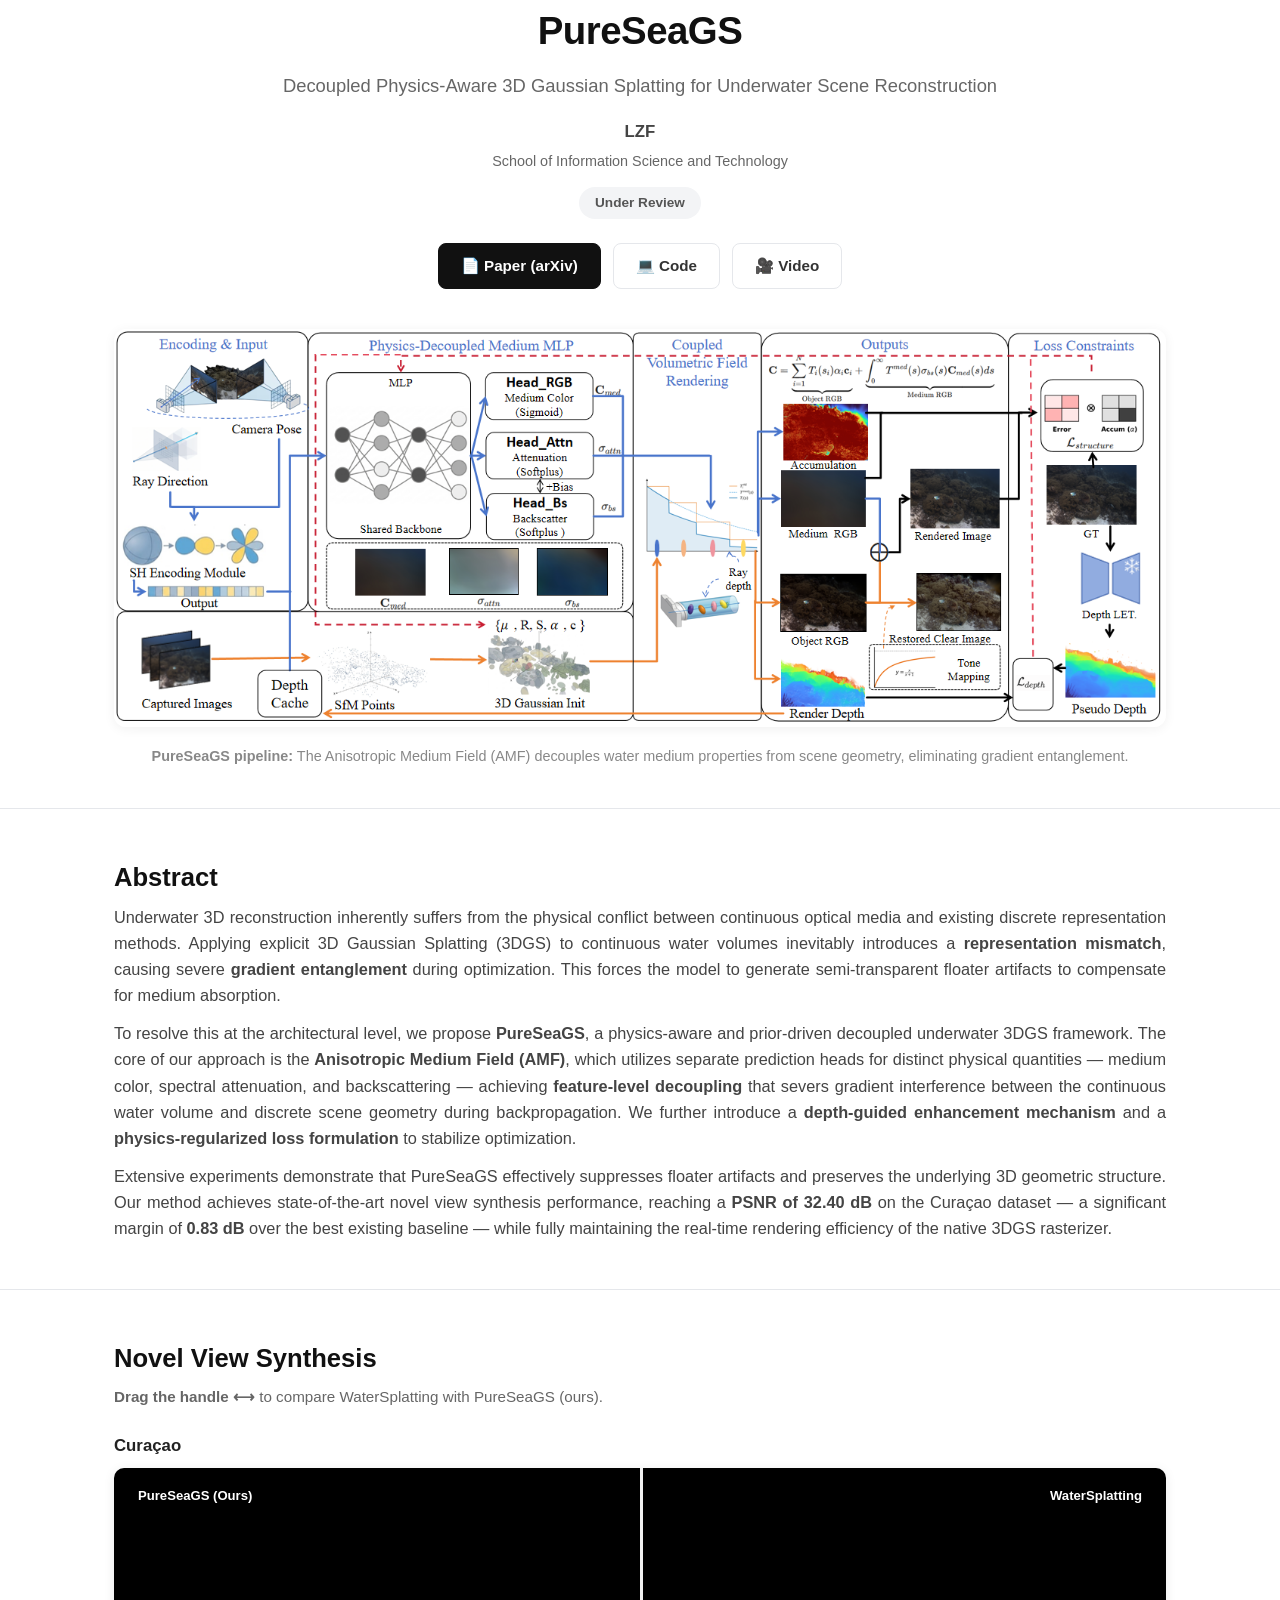
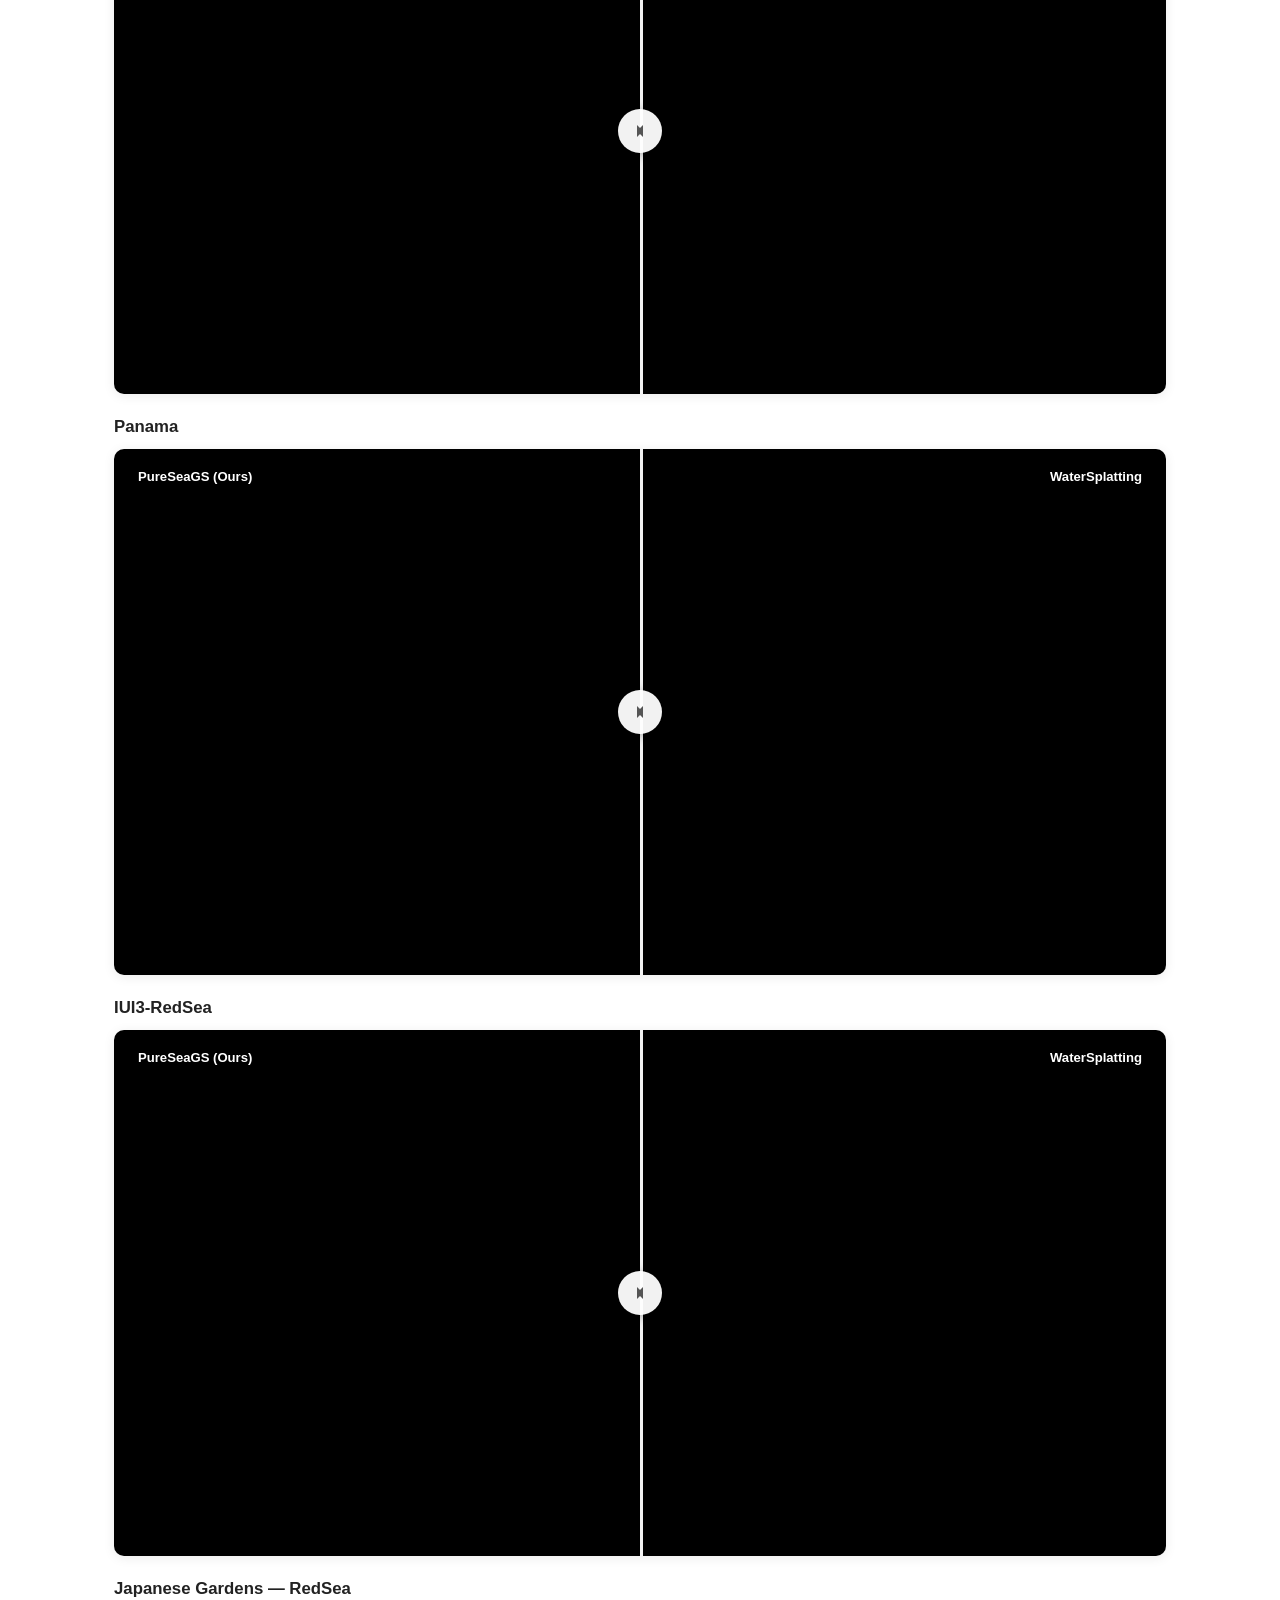
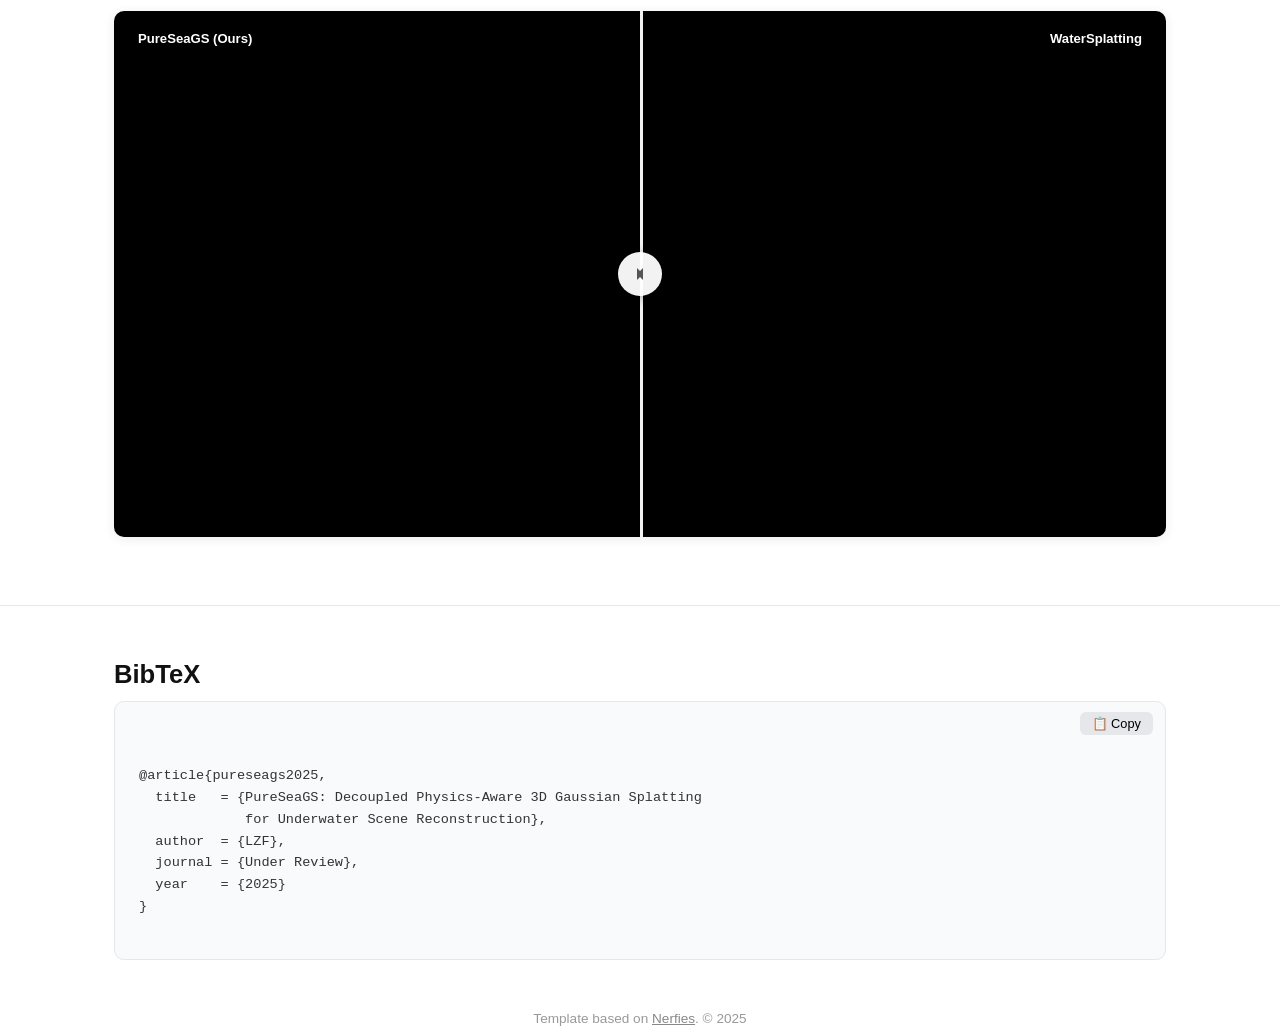
==== docs/index.html @ eb4d2082 "Swap labels: left=PureSeaGS, right=WaterSplatting" ====
<!DOCTYPE html>
<html lang="en">
<head>
  <meta charset="UTF-8">
  <meta name="viewport" content="width=device-width, initial-scale=1.0">
  <meta name="description" content="PureSeaGS: Decoupled Physics-Aware 3D Gaussian Splatting for Underwater Scene Reconstruction">
  <title>PureSeaGS | Physics-Aware Underwater 3DGS</title>

  <style>
    *, *::before, *::after { box-sizing: border-box; margin: 0; padding: 0; }

    :root {
      --bg: #ffffff; --text: #333333; --text-muted: #666666;
      --accent: #2563eb; --border: #e5e7eb; --code-bg: #f8fafc;
      --max-width: 1100px;
    }

    body {
      font-family: -apple-system, BlinkMacSystemFont, 'Segoe UI', Roboto, 'Helvetica Neue', Arial, sans-serif;
      background: var(--bg); color: var(--text);
      line-height: 1.6; -webkit-font-smoothing: antialiased;
    }

    .container { max-width: var(--max-width); margin: 0 auto; padding: 0 24px; }

    /* === Header === */
    header { padding: 64px 0 24px; text-align: center; }
    header h1 { font-size: 2.4rem; font-weight: 700; color: #111; letter-spacing: -0.5px; }
    header .subtitle { font-size: 1.15rem; color: var(--text-muted); margin-top: 10px; font-weight: 400; }
    header .authors { font-size: 1.05rem; margin-top: 18px; color: #444; }
    header .affiliation { font-size: 0.9rem; color: var(--text-muted); margin-top: 4px; }
    header .venue { display: inline-block; margin-top: 14px; padding: 5px 16px; border-radius: 20px;
      background: #f3f4f6; font-size: 0.85rem; font-weight: 600; color: #555; }

    .btn-row { display: flex; justify-content: center; gap: 12px; margin-top: 24px; flex-wrap: wrap; }
    .btn {
      display: inline-flex; align-items: center; gap: 6px;
      padding: 10px 22px; border-radius: 8px; font-size: 0.95rem; font-weight: 600;
      text-decoration: none; transition: all 0.2s ease;
      border: 1.5px solid var(--border); color: #333; background: #fff;
    }
    .btn:hover { border-color: #bbb; background: #f9fafb; }
    .btn.primary { background: #111; color: #fff; border-color: #111; }
    .btn.primary:hover { background: #333; border-color: #333; }

    /* === Teaser === */
    .teaser { margin: 40px auto; text-align: center; }
    .teaser img { max-width: 100%; border-radius: 12px; box-shadow: 0 2px 12px rgba(0,0,0,0.06); }

    /* === Sections === */
    section { padding: 48px 0; border-top: 1px solid var(--border); }
    section h2 { font-size: 1.6rem; font-weight: 700; margin-bottom: 6px; color: #111; }
    section .section-subtitle { font-size: 0.95rem; color: var(--text-muted); margin-bottom: 24px; }
    section h3 { font-size: 1.1rem; font-weight: 600; margin: 32px 0 12px; color: #222; }

    .abstract p { font-size: 1.02rem; color: #444; text-align: justify; }

    /* ============================================= */
    /* === VIDEO COMPARISON SLIDER ================= */
    /* ============================================= */
    .comparison-section { margin-bottom: 20px; }
    .comparison-section .scene-title {
      font-size: 1.05rem; font-weight: 600; color: #222; margin-bottom: 8px;
    }

    .slider-wrap {
      position: relative;
      width: 100%;
      border-radius: 10px;
      overflow: hidden;
      box-shadow: 0 2px 12px rgba(0,0,0,0.08);
      background: #000;
      cursor: ew-resize;
      user-select: none;
      -webkit-user-select: none;
      touch-action: none;
    }

    /* Bottom video (WS - baseline, always fully visible) */
    .slider-wrap .vid-base {
      display: block;
      width: 100%;
      height: auto;
    }

    /* Top overlay: clips the PS video with overflow:hidden */
    .slider-clip {
      position: absolute;
      top: 0; left: 0;
      height: 100%;
      overflow: hidden;
      pointer-events: none;
      /* width set by JS */
    }
    .slider-clip video {
      position: absolute;
      top: 0; left: 0;
      height: 100%;
      display: block;
      /* width set by JS in pixels to match container */
    }

    /* Vertical line */
    .slider-line {
      position: absolute;
      top: 0; bottom: 0;
      width: 3px;
      background: rgba(255,255,255,0.95);
      pointer-events: none;
      z-index: 2;
      box-shadow: 0 0 8px rgba(0,0,0,0.35);
    }

    /* Drag handle circle */
    .slider-handle {
      position: absolute;
      top: 50%;
      width: 44px; height: 44px;
      margin-left: -22px; margin-top: -22px;
      background: rgba(255,255,255,0.95);
      border-radius: 50%;
      display: flex; align-items: center; justify-content: center;
      pointer-events: none;
      z-index: 3;
      box-shadow: 0 2px 12px rgba(0,0,0,0.3);
    }
    .slider-handle svg { width: 18px; height: 18px; fill: #555; }

    /* Labels */
    .slider-label {
      position: absolute; top: 12px;
      padding: 5px 12px;
      font-size: 0.82rem; font-weight: 600;
      color: #fff;
      background: rgba(0,0,0,0.55);
      border-radius: 6px;
      pointer-events: none;
      z-index: 4;
      backdrop-filter: blur(4px);
    }
    .slider-label.left  { left: 12px; }
    .slider-label.right { right: 12px; }

    /* === BibTeX === */
    .bibtex-box { position: relative; background: var(--code-bg); border: 1px solid var(--border);
      border-radius: 10px; padding: 20px 24px; font-family: 'SF Mono', 'Fira Code', 'Cascadia Code', monospace;
      font-size: 0.85rem; overflow-x: auto; white-space: pre-wrap; word-break: break-all; }
    .copy-btn { position: absolute; top: 10px; right: 12px; padding: 4px 12px;
      font-size: 0.8rem; background: #e5e7eb; border: none; border-radius: 6px; cursor: pointer; }
    .copy-btn:hover { background: #d1d5db; }

    footer { text-align: center; padding: 32px 0 48px; font-size: 0.85rem; color: #999; }
    footer a { color: #888; }

    @media (max-width: 640px) {
      header h1 { font-size: 1.6rem; }
      .btn { padding: 8px 16px; font-size: 0.85rem; }
      .slider-handle { width: 36px; height: 36px; margin-left: -18px; margin-top: -18px; }
    }
  </style>
</head>
<body>

<!-- ===== Header ===== -->
<header class="container">
  <h1>PureSeaGS</h1>
  <p class="subtitle">Decoupled Physics-Aware 3D Gaussian Splatting for Underwater Scene Reconstruction</p>
  <p class="authors"><strong>LZF</strong></p>
  <p class="affiliation">School of Information Science and Technology</p>
  <span class="venue">Under Review</span>

  <div class="btn-row">
    <a href="#" class="btn primary">📄 Paper (arXiv)</a>
    <a href="https://github.com/puresea-gs/pureseags" class="btn">💻 Code</a>
    <a href="#" class="btn">🎥 Video</a>
  </div>
</header>

<!-- ===== Teaser ===== -->
<div class="teaser container">
  <img src="pipeline.png" alt="PureSeaGS Pipeline" />
  <p style="color: #888; font-size: 0.9rem; margin-top: 10px;">
    <strong>PureSeaGS pipeline:</strong> The Anisotropic Medium Field (AMF) decouples water medium properties
    from scene geometry, eliminating gradient entanglement.
  </p>
</div>

<!-- ===== Abstract ===== -->
<section class="abstract">
  <div class="container">
    <h2>Abstract</h2>
    <p>
      Underwater 3D reconstruction inherently suffers from the physical conflict between continuous optical media
      and existing discrete representation methods. Applying explicit 3D Gaussian Splatting (3DGS) to continuous
      water volumes inevitably introduces a <strong>representation mismatch</strong>, causing severe
      <strong>gradient entanglement</strong> during optimization. This forces the model to generate semi-transparent
      floater artifacts to compensate for medium absorption.
    </p>
    <p style="margin-top:12px;">
      To resolve this at the architectural level, we propose <strong>PureSeaGS</strong>, a physics-aware and
      prior-driven decoupled underwater 3DGS framework. The core of our approach is the
      <strong>Anisotropic Medium Field (AMF)</strong>, which utilizes separate prediction heads for distinct
      physical quantities — medium color, spectral attenuation, and backscattering — achieving
      <strong>feature-level decoupling</strong> that severs gradient interference between the continuous water
      volume and discrete scene geometry during backpropagation. We further introduce a
      <strong>depth-guided enhancement mechanism</strong> and a <strong>physics-regularized loss formulation</strong>
      to stabilize optimization.
    </p>
    <p style="margin-top:12px;">
      Extensive experiments demonstrate that PureSeaGS effectively suppresses floater artifacts and preserves
      the underlying 3D geometric structure. Our method achieves state-of-the-art novel view synthesis performance,
      reaching a <strong>PSNR of 32.40 dB</strong> on the Cura&ccedil;ao dataset — a significant margin of
      <strong>0.83 dB</strong> over the best existing baseline — while fully maintaining the real-time rendering
      efficiency of the native 3DGS rasterizer.
    </p>
  </div>
</section>

<!-- ===== NVS Comparison Sliders ===== -->
<section>
  <div class="container">
    <h2>Novel View Synthesis</h2>
    <p class="section-subtitle">
      <strong>Drag the handle ⟷</strong> to compare WaterSplatting with PureSeaGS (ours).
    </p>

    <!-- Curasao -->
    <div class="comparison-section">
      <div class="scene-title">Cura&ccedil;ao</div>
      <div class="slider-wrap" id="s-curasao">
        <video class="vid-base" id="v-curasao-ws" src="videos/curasao_ws.mp4" muted loop playsinline></video>
        <div class="slider-clip" id="clip-curasao">
          <video id="v-curasao-ps" src="videos/curasao_ps.mp4" muted loop playsinline></video>
        </div>
        <div class="slider-line" id="line-curasao"></div>
        <div class="slider-handle" id="handle-curasao">
          <svg viewBox="0 0 24 24"><path d="M8 4l8 8-8 8z"/><path d="M16 4l-8 8 8 8z"/></svg>
        </div>
        <div class="slider-label left">PureSeaGS (Ours)</div>
        <div class="slider-label right">WaterSplatting</div>
      </div>
    </div>

    <!-- Panama -->
    <div class="comparison-section">
      <div class="scene-title">Panama</div>
      <div class="slider-wrap" id="s-panama">
        <video class="vid-base" id="v-panama-ws" src="videos/panama_ws.mp4" muted loop playsinline></video>
        <div class="slider-clip" id="clip-panama">
          <video id="v-panama-ps" src="videos/panama_ps.mp4" muted loop playsinline></video>
        </div>
        <div class="slider-line" id="line-panama"></div>
        <div class="slider-handle" id="handle-panama">
          <svg viewBox="0 0 24 24"><path d="M8 4l8 8-8 8z"/><path d="M16 4l-8 8 8 8z"/></svg>
        </div>
        <div class="slider-label left">PureSeaGS (Ours)</div>
        <div class="slider-label right">WaterSplatting</div>
      </div>
    </div>

    <!-- IUI3 -->
    <div class="comparison-section">
      <div class="scene-title">IUI3-RedSea</div>
      <div class="slider-wrap" id="s-iui3">
        <video class="vid-base" id="v-iui3-ws" src="videos/iui3_ws.mp4" muted loop playsinline></video>
        <div class="slider-clip" id="clip-iui3">
          <video id="v-iui3-ps" src="videos/iui3_ps.mp4" muted loop playsinline></video>
        </div>
        <div class="slider-line" id="line-iui3"></div>
        <div class="slider-handle" id="handle-iui3">
          <svg viewBox="0 0 24 24"><path d="M8 4l8 8-8 8z"/><path d="M16 4l-8 8 8 8z"/></svg>
        </div>
        <div class="slider-label left">PureSeaGS (Ours)</div>
        <div class="slider-label right">WaterSplatting</div>
      </div>
    </div>

    <!-- Japanese -->
    <div class="comparison-section">
      <div class="scene-title">Japanese Gardens — RedSea</div>
      <div class="slider-wrap" id="s-japanese">
        <video class="vid-base" id="v-japanese-ws" src="videos/japanese_ws.mp4" muted loop playsinline></video>
        <div class="slider-clip" id="clip-japanese">
          <video id="v-japanese-ps" src="videos/japanese_ps.mp4" muted loop playsinline></video>
        </div>
        <div class="slider-line" id="line-japanese"></div>
        <div class="slider-handle" id="handle-japanese">
          <svg viewBox="0 0 24 24"><path d="M8 4l8 8-8 8z"/><path d="M16 4l-8 8 8 8z"/></svg>
        </div>
        <div class="slider-label left">PureSeaGS (Ours)</div>
        <div class="slider-label right">WaterSplatting</div>
      </div>
    </div>
  </div>
</section>

<!-- ===== BibTeX ===== -->
<section>
  <div class="container">
    <h2>BibTeX</h2>
    <div class="bibtex-box">
      <button class="copy-btn" onclick="navigator.clipboard.writeText(this.parentElement.textContent.replace('📋 Copy','').trim())">📋 Copy</button>
@article{pureseags2025,
  title   = {PureSeaGS: Decoupled Physics-Aware 3D Gaussian Splatting
             for Underwater Scene Reconstruction},
  author  = {LZF},
  journal = {Under Review},
  year    = {2025}
}
    </div>
  </div>
</section>

<footer class="container">
  <p>Template based on <a href="https://nerfies.github.io/">Nerfies</a>. &copy; 2025</p>
</footer>

<script>
(function() {
  const scenes = ['curasao', 'panama', 'iui3', 'japanese'];

  scenes.forEach(scene => {
    const wrap   = document.getElementById('s-' + scene);
    const wsVid  = document.getElementById('v-' + scene + '-ws');
    const psVid  = document.getElementById('v-' + scene + '-ps');
    const clip   = document.getElementById('clip-' + scene);
    const line   = document.getElementById('line-' + scene);
    const handle = document.getElementById('handle-' + scene);

    if (!wrap || !wsVid || !psVid) return;

    let fraction = 0.5; // 0 = all WS (PS hidden), 1 = all PS (WS hidden)
    let dragging = false;

    // Left edge of PS overlay = slider position
    // fraction=0 → overlay width 0% → all WS
    // fraction=1 → overlay width 100% → all PS
    function updateClip() {
      var w = wrap.offsetWidth;
      psVid.style.width = w + 'px';
      clip.style.width = (fraction * 100) + '%';
      clip.style.clipPath = 'none';
      line.style.left = (fraction * 100) + '%';
      handle.style.left = (fraction * 100) + '%';
    }
    updateClip();
    window.addEventListener('resize', updateClip);

    // --- Sync: WS is master, PS is slave (one-way, no feedback loop) ---
    let syncing = false;
    function syncPS() {
      if (syncing) return;
      syncing = true;
      psVid.currentTime = wsVid.currentTime;
      syncing = false;
    }
    wsVid.addEventListener('seeked', syncPS);
    wsVid.addEventListener('play',  function() { syncPS(); psVid.play(); });
    wsVid.addEventListener('pause', function() { psVid.pause(); });

    // --- Pointer / touch drag ---
    function pointerToFraction(e) {
      const rect = wrap.getBoundingClientRect();
      const x = e.touches ? e.touches[0].clientX : e.clientX;
      return Math.max(0.02, Math.min(0.98, (x - rect.left) / rect.width));
    }

    wrap.addEventListener('pointerdown', function(e) {
      dragging = true;
      wrap.setPointerCapture(e.pointerId);
      fraction = pointerToFraction(e);
      updateClip();
      // Pause both for precise frame comparison
      wsVid.pause();
      psVid.pause();
    });

    wrap.addEventListener('pointermove', function(e) {
      if (!dragging) return;
      fraction = pointerToFraction(e);
      updateClip();
    });

    function stopDrag(e) {
      if (!dragging) return;
      dragging = false;
      wrap.releasePointerCapture(e.pointerId);
      // Re-sync timestamps then resume playback
      psVid.currentTime = wsVid.currentTime;
      wsVid.play();
      psVid.play();
    }
    wrap.addEventListener('pointerup', stopDrag);
    wrap.addEventListener('pointerleave', stopDrag);

    // --- Start playing loop ---
    wsVid.loop = true;
    psVid.loop = true;
    wsVid.play().catch(function() {});
    psVid.play().catch(function() {});
  });
})();
</script>

</body>
</html>
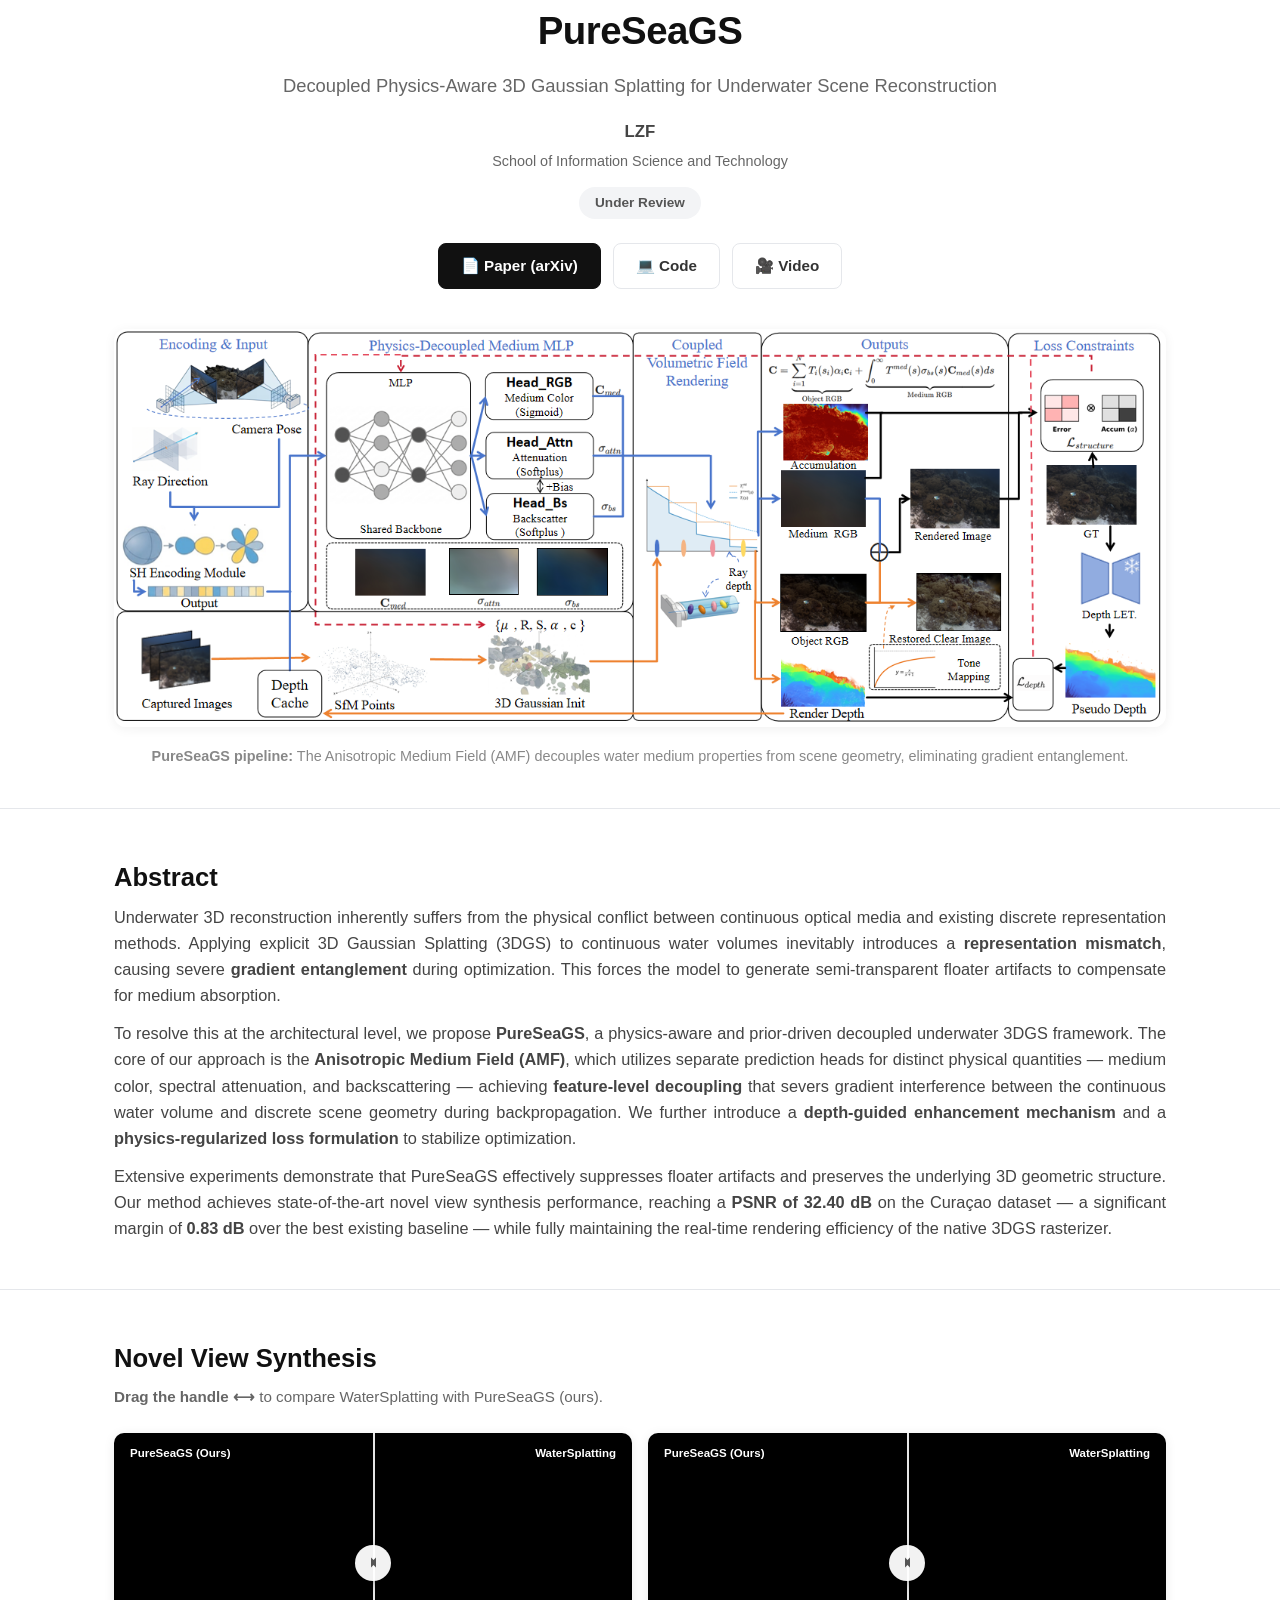
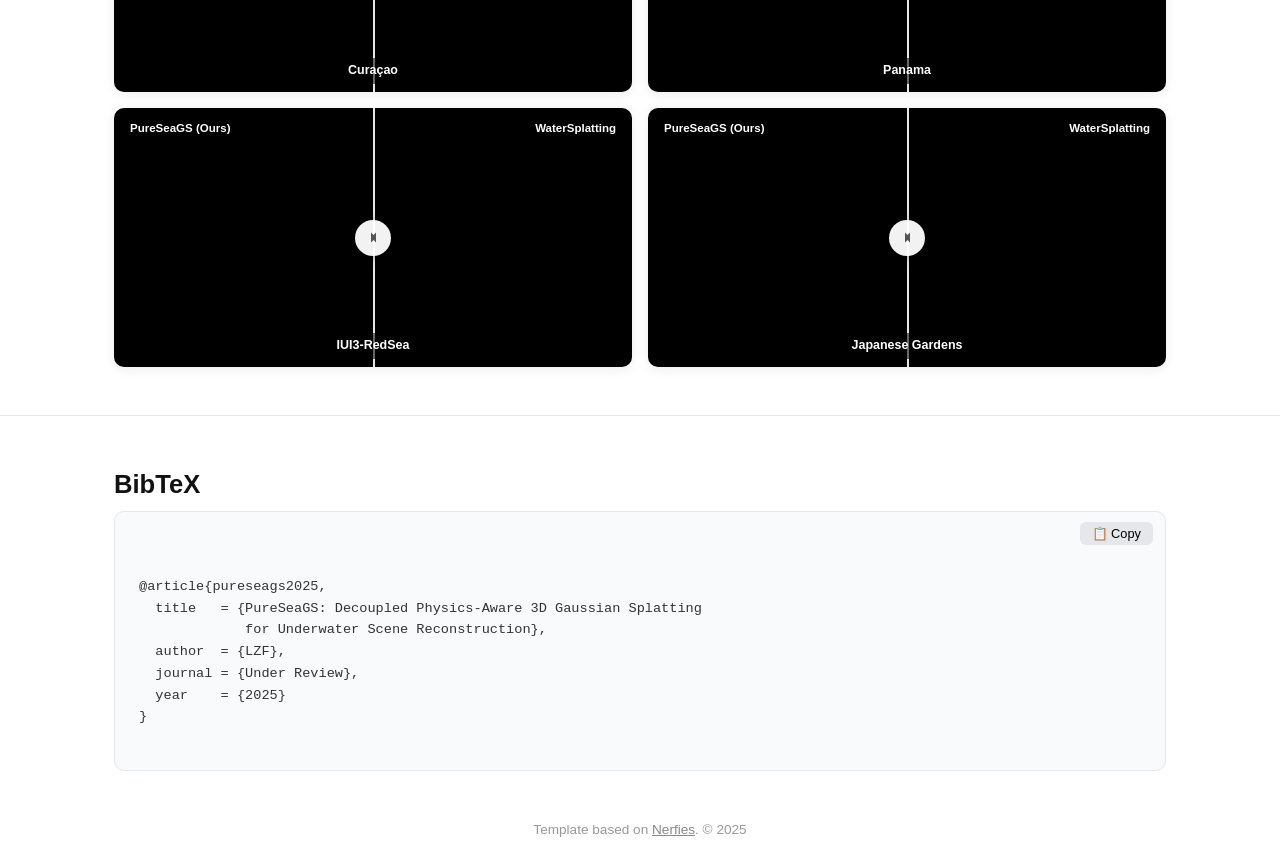
==== commit ef93fdbe: "Switch index.html to 2x2 grid with slow-motion videos" ====
--- a/docs/index.html
+++ b/docs/index.html
@@ -56,11 +56,15 @@
     .abstract p { font-size: 1.02rem; color: #444; text-align: justify; }
 
     /* ============================================= */
-    /* === VIDEO COMPARISON SLIDER ================= */
+    /* === 2×2 VIDEO COMPARISON GRID =============== */
     /* ============================================= */
-    .comparison-section { margin-bottom: 20px; }
-    .comparison-section .scene-title {
-      font-size: 1.05rem; font-weight: 600; color: #222; margin-bottom: 8px;
+    .grid-2x2 {
+      display: grid;
+      grid-template-columns: 1fr 1fr;
+      gap: 16px;
+    }
+    @media (max-width: 768px) {
+      .grid-2x2 { grid-template-columns: 1fr; }
     }
 
     .slider-wrap {
@@ -76,47 +80,39 @@
       touch-action: none;
     }
 
-    /* Bottom video (WS - baseline, always fully visible) */
     .slider-wrap .vid-base {
       display: block;
       width: 100%;
-      height: auto;
-    }
-
-    /* Top overlay: clips the PS video with overflow:hidden */
+    }
+
     .slider-clip {
       position: absolute;
       top: 0; left: 0;
       height: 100%;
       overflow: hidden;
       pointer-events: none;
-      /* width set by JS */
     }
     .slider-clip video {
       position: absolute;
       top: 0; left: 0;
       height: 100%;
       display: block;
-      /* width set by JS in pixels to match container */
-    }
-
-    /* Vertical line */
+    }
+
     .slider-line {
       position: absolute;
       top: 0; bottom: 0;
-      width: 3px;
-      background: rgba(255,255,255,0.95);
+      width: 2px;
+      background: rgba(255,255,255,0.9);
       pointer-events: none;
       z-index: 2;
-      box-shadow: 0 0 8px rgba(0,0,0,0.35);
-    }
-
-    /* Drag handle circle */
+    }
+
     .slider-handle {
       position: absolute;
       top: 50%;
-      width: 44px; height: 44px;
-      margin-left: -22px; margin-top: -22px;
+      width: 36px; height: 36px;
+      margin-left: -18px; margin-top: -18px;
       background: rgba(255,255,255,0.95);
       border-radius: 50%;
       display: flex; align-items: center; justify-content: center;
@@ -124,22 +120,33 @@
       z-index: 3;
       box-shadow: 0 2px 12px rgba(0,0,0,0.3);
     }
-    .slider-handle svg { width: 18px; height: 18px; fill: #555; }
-
-    /* Labels */
+    .slider-handle svg { width: 15px; height: 15px; fill: #555; }
+
     .slider-label {
-      position: absolute; top: 12px;
-      padding: 5px 12px;
-      font-size: 0.82rem; font-weight: 600;
+      position: absolute; top: 8px;
+      padding: 3px 8px;
+      font-size: 0.72rem; font-weight: 600;
       color: #fff;
       background: rgba(0,0,0,0.55);
-      border-radius: 6px;
+      border-radius: 4px;
       pointer-events: none;
       z-index: 4;
-      backdrop-filter: blur(4px);
-    }
-    .slider-label.left  { left: 12px; }
-    .slider-label.right { right: 12px; }
+    }
+    .slider-label.left  { left: 8px; }
+    .slider-label.right { right: 8px; }
+
+    .scene-name {
+      position: absolute; bottom: 8px; left: 50%;
+      transform: translateX(-50%);
+      padding: 3px 10px;
+      font-size: 0.78rem; font-weight: 600;
+      color: #fff;
+      background: rgba(0,0,0,0.55);
+      border-radius: 4px;
+      pointer-events: none;
+      z-index: 4;
+      white-space: nowrap;
+    }
 
     /* === BibTeX === */
     .bibtex-box { position: relative; background: var(--code-bg); border: 1px solid var(--border);
@@ -216,7 +223,7 @@
   </div>
 </section>
 
-<!-- ===== NVS Comparison Sliders ===== -->
+<!-- ===== NVS 2×2 Comparison Grid ===== -->
 <section>
   <div class="container">
     <h2>Novel View Synthesis</h2>
@@ -224,13 +231,13 @@
       <strong>Drag the handle ⟷</strong> to compare WaterSplatting with PureSeaGS (ours).
     </p>
 
-    <!-- Curasao -->
-    <div class="comparison-section">
-      <div class="scene-title">Cura&ccedil;ao</div>
+    <div class="grid-2x2">
+
+      <!-- Curasao -->
       <div class="slider-wrap" id="s-curasao">
-        <video class="vid-base" id="v-curasao-ws" src="videos/curasao_ws.mp4" muted loop playsinline></video>
+        <video class="vid-base" id="v-curasao-ws" src="videos/curasao_ws_slow.mp4" muted loop playsinline></video>
         <div class="slider-clip" id="clip-curasao">
-          <video id="v-curasao-ps" src="videos/curasao_ps.mp4" muted loop playsinline></video>
+          <video id="v-curasao-ps" src="videos/curasao_ps_slow.mp4" muted loop playsinline></video>
         </div>
         <div class="slider-line" id="line-curasao"></div>
         <div class="slider-handle" id="handle-curasao">
@@ -238,16 +245,14 @@
         </div>
         <div class="slider-label left">PureSeaGS (Ours)</div>
         <div class="slider-label right">WaterSplatting</div>
+        <div class="scene-name">Cura&ccedil;ao</div>
       </div>
-    </div>
-
-    <!-- Panama -->
-    <div class="comparison-section">
-      <div class="scene-title">Panama</div>
+
+      <!-- Panama -->
       <div class="slider-wrap" id="s-panama">
-        <video class="vid-base" id="v-panama-ws" src="videos/panama_ws.mp4" muted loop playsinline></video>
+        <video class="vid-base" id="v-panama-ws" src="videos/panama_ws_slow.mp4" muted loop playsinline></video>
         <div class="slider-clip" id="clip-panama">
-          <video id="v-panama-ps" src="videos/panama_ps.mp4" muted loop playsinline></video>
+          <video id="v-panama-ps" src="videos/panama_ps_slow.mp4" muted loop playsinline></video>
         </div>
         <div class="slider-line" id="line-panama"></div>
         <div class="slider-handle" id="handle-panama">
@@ -255,16 +260,14 @@
         </div>
         <div class="slider-label left">PureSeaGS (Ours)</div>
         <div class="slider-label right">WaterSplatting</div>
+        <div class="scene-name">Panama</div>
       </div>
-    </div>
-
-    <!-- IUI3 -->
-    <div class="comparison-section">
-      <div class="scene-title">IUI3-RedSea</div>
+
+      <!-- IUI3 -->
       <div class="slider-wrap" id="s-iui3">
-        <video class="vid-base" id="v-iui3-ws" src="videos/iui3_ws.mp4" muted loop playsinline></video>
+        <video class="vid-base" id="v-iui3-ws" src="videos/iui3_ws_slow.mp4" muted loop playsinline></video>
         <div class="slider-clip" id="clip-iui3">
-          <video id="v-iui3-ps" src="videos/iui3_ps.mp4" muted loop playsinline></video>
+          <video id="v-iui3-ps" src="videos/iui3_ps_slow.mp4" muted loop playsinline></video>
         </div>
         <div class="slider-line" id="line-iui3"></div>
         <div class="slider-handle" id="handle-iui3">
@@ -272,16 +275,14 @@
         </div>
         <div class="slider-label left">PureSeaGS (Ours)</div>
         <div class="slider-label right">WaterSplatting</div>
+        <div class="scene-name">IUI3-RedSea</div>
       </div>
-    </div>
-
-    <!-- Japanese -->
-    <div class="comparison-section">
-      <div class="scene-title">Japanese Gardens — RedSea</div>
+
+      <!-- Japanese Gardens -->
       <div class="slider-wrap" id="s-japanese">
-        <video class="vid-base" id="v-japanese-ws" src="videos/japanese_ws.mp4" muted loop playsinline></video>
+        <video class="vid-base" id="v-japanese-ws" src="videos/japanese_ws_slow.mp4" muted loop playsinline></video>
         <div class="slider-clip" id="clip-japanese">
-          <video id="v-japanese-ps" src="videos/japanese_ps.mp4" muted loop playsinline></video>
+          <video id="v-japanese-ps" src="videos/japanese_ps_slow.mp4" muted loop playsinline></video>
         </div>
         <div class="slider-line" id="line-japanese"></div>
         <div class="slider-handle" id="handle-japanese">
@@ -289,7 +290,9 @@
         </div>
         <div class="slider-label left">PureSeaGS (Ours)</div>
         <div class="slider-label right">WaterSplatting</div>
+        <div class="scene-name">Japanese Gardens</div>
       </div>
+
     </div>
   </div>
 </section>
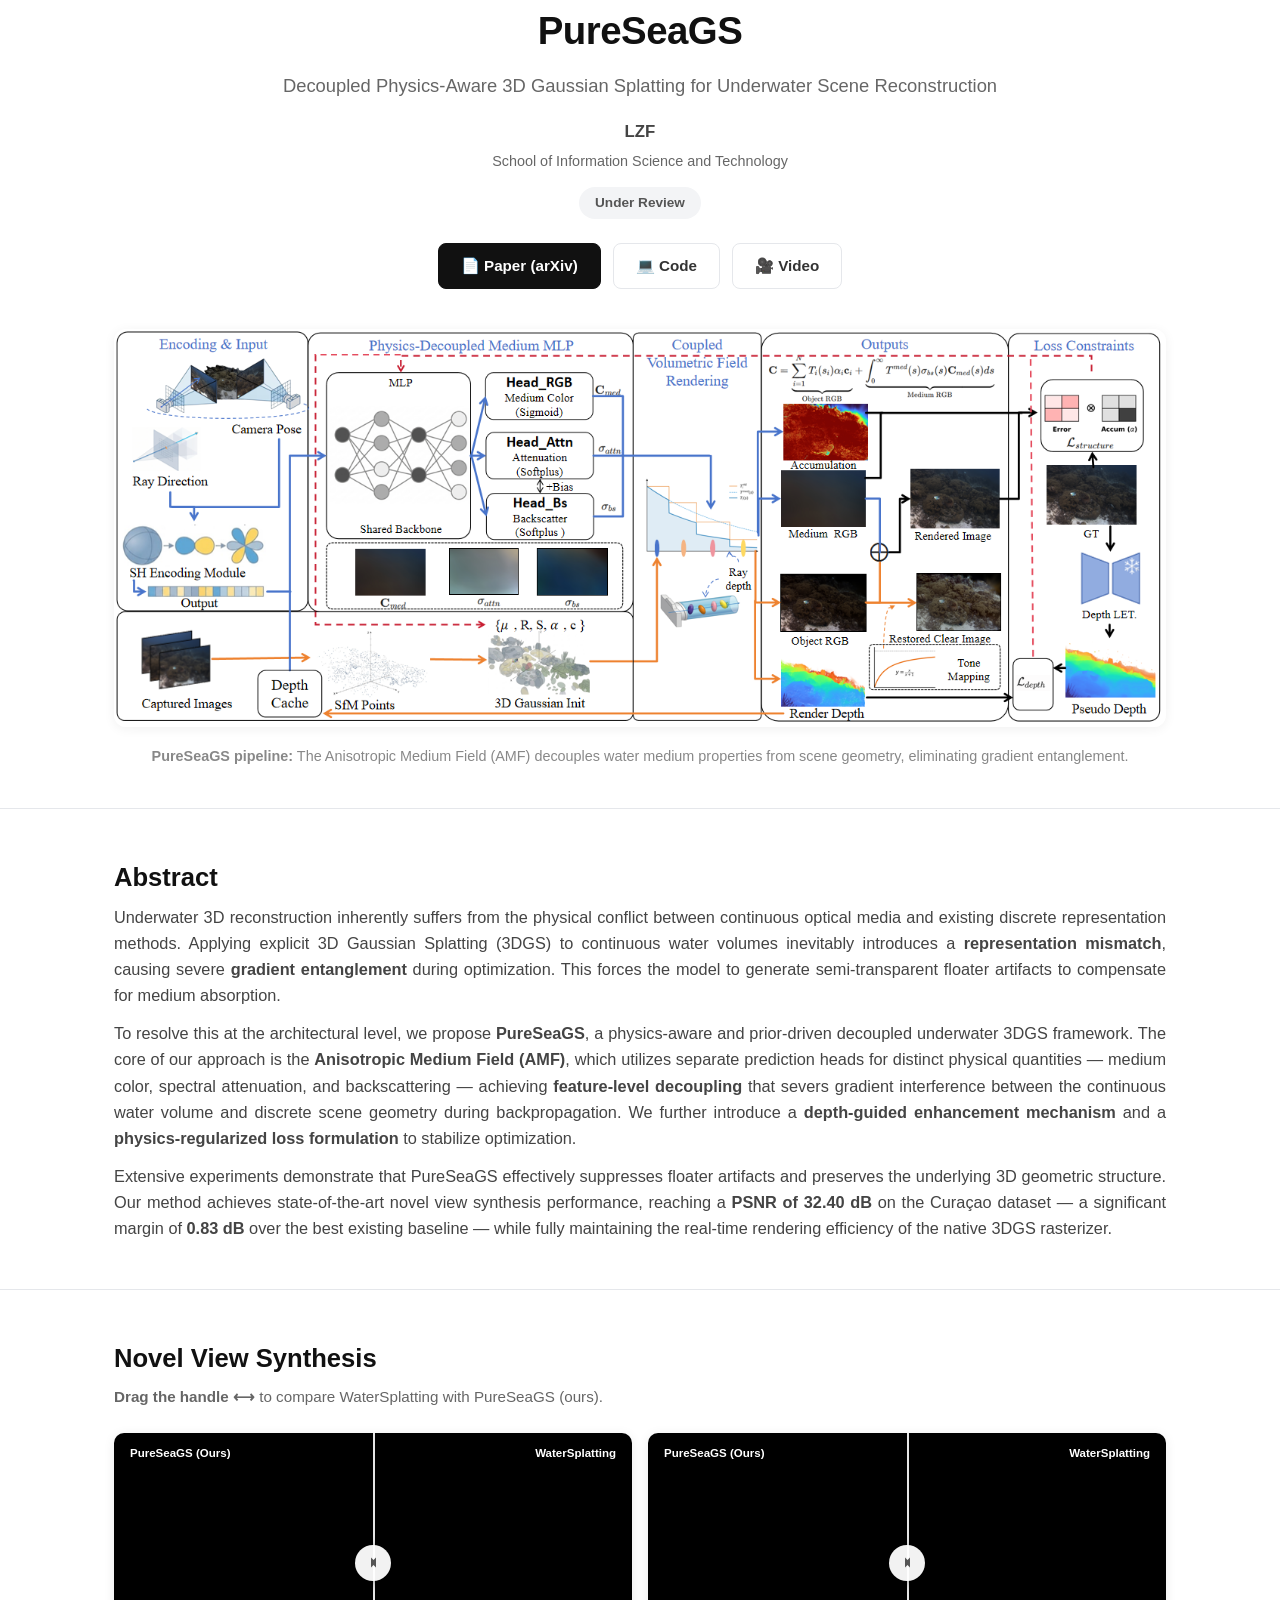
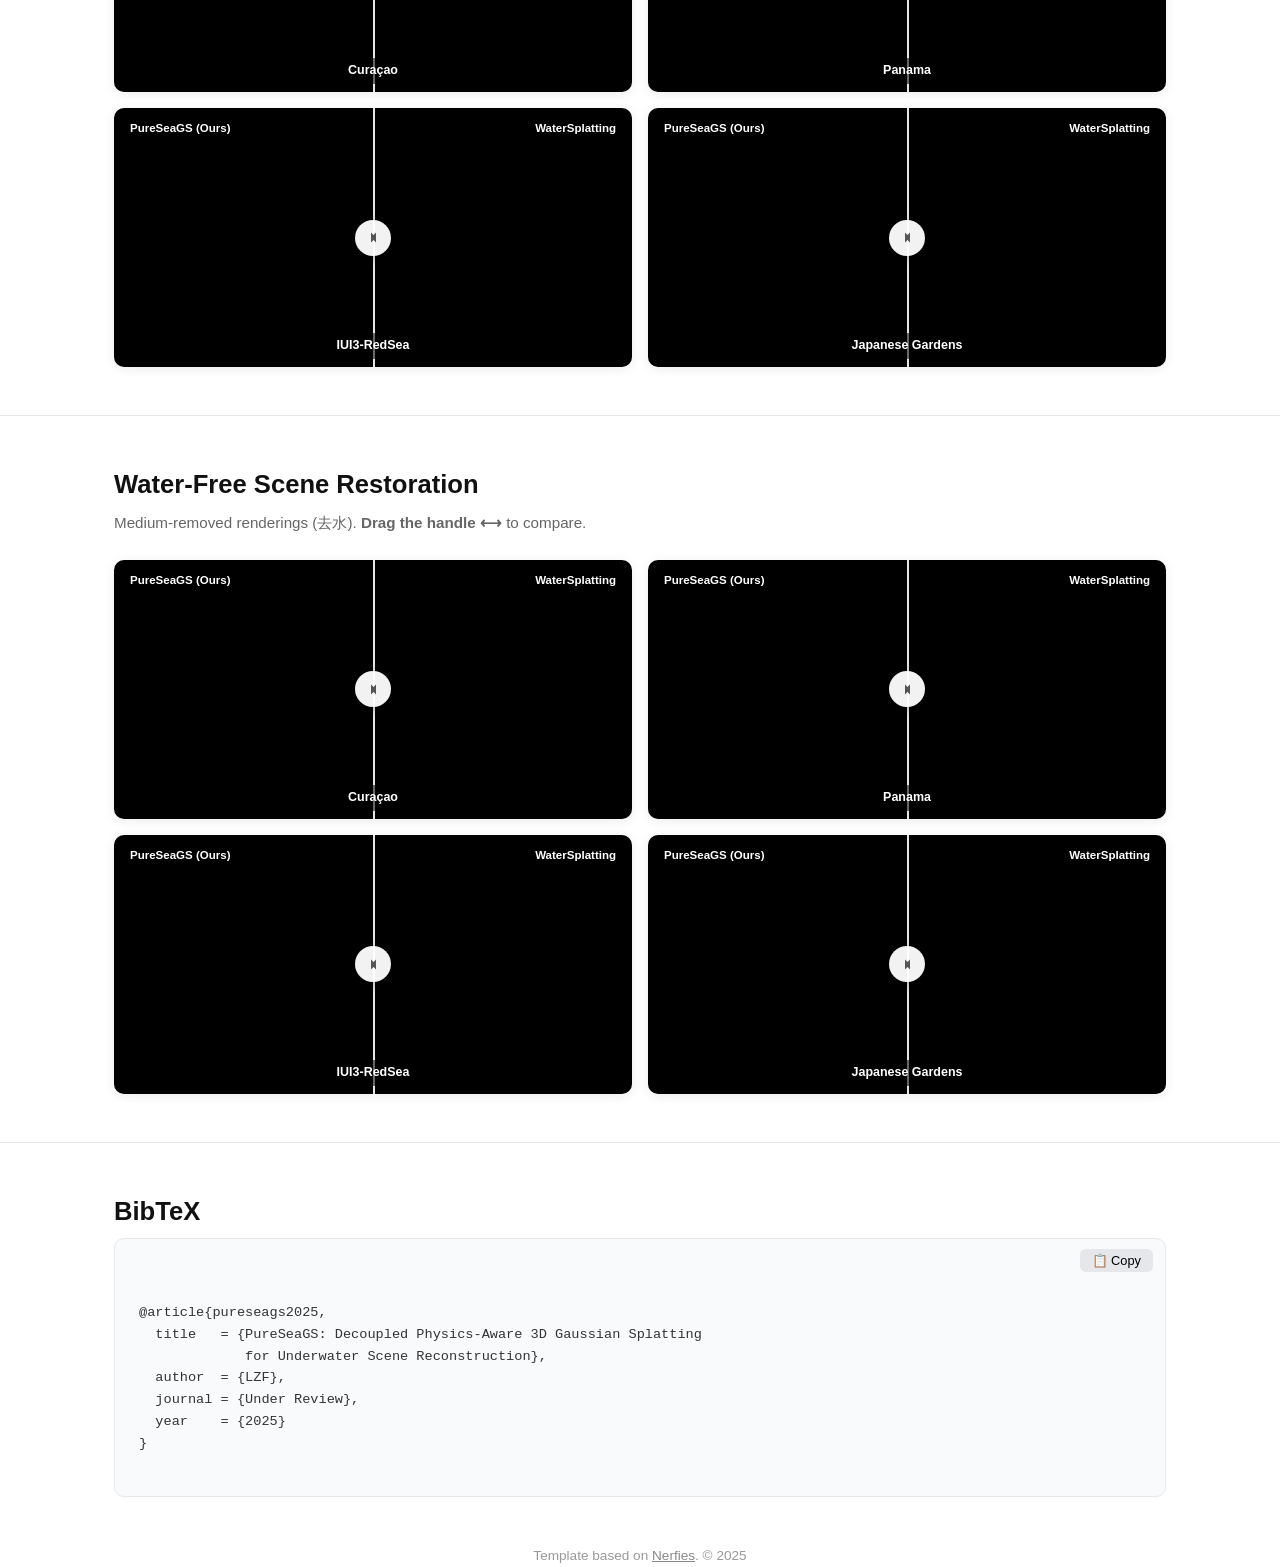
==== commit dc0a88a1: "Add water-free restoration 2x2 grid with slow clear videos" ====
--- a/docs/index.html
+++ b/docs/index.html
@@ -297,6 +297,80 @@
   </div>
 </section>
 
+<!-- ===== Water-Free Restoration 2×2 Grid ===== -->
+<section>
+  <div class="container">
+    <h2>Water-Free Scene Restoration</h2>
+    <p class="section-subtitle">
+      Medium-removed renderings (去水). <strong>Drag the handle ⟷</strong> to compare.
+    </p>
+
+    <div class="grid-2x2">
+
+      <!-- Curasao Clear -->
+      <div class="slider-wrap" id="s-curasao-clear">
+        <video class="vid-base" id="v-curasao-clear-ws" src="videos/curasao_ws_clear_slow.mp4" muted loop playsinline></video>
+        <div class="slider-clip" id="clip-curasao-clear">
+          <video id="v-curasao-clear-ps" src="videos/curasao_ps_clear_slow.mp4" muted loop playsinline></video>
+        </div>
+        <div class="slider-line" id="line-curasao-clear"></div>
+        <div class="slider-handle" id="handle-curasao-clear">
+          <svg viewBox="0 0 24 24"><path d="M8 4l8 8-8 8z"/><path d="M16 4l-8 8 8 8z"/></svg>
+        </div>
+        <div class="slider-label left">PureSeaGS (Ours)</div>
+        <div class="slider-label right">WaterSplatting</div>
+        <div class="scene-name">Cura&ccedil;ao</div>
+      </div>
+
+      <!-- Panama Clear -->
+      <div class="slider-wrap" id="s-panama-clear">
+        <video class="vid-base" id="v-panama-clear-ws" src="videos/panama_ws_clear_slow.mp4" muted loop playsinline></video>
+        <div class="slider-clip" id="clip-panama-clear">
+          <video id="v-panama-clear-ps" src="videos/panama_ps_clear_slow.mp4" muted loop playsinline></video>
+        </div>
+        <div class="slider-line" id="line-panama-clear"></div>
+        <div class="slider-handle" id="handle-panama-clear">
+          <svg viewBox="0 0 24 24"><path d="M8 4l8 8-8 8z"/><path d="M16 4l-8 8 8 8z"/></svg>
+        </div>
+        <div class="slider-label left">PureSeaGS (Ours)</div>
+        <div class="slider-label right">WaterSplatting</div>
+        <div class="scene-name">Panama</div>
+      </div>
+
+      <!-- IUI3 Clear -->
+      <div class="slider-wrap" id="s-iui3-clear">
+        <video class="vid-base" id="v-iui3-clear-ws" src="videos/iui3_ws_clear_slow.mp4" muted loop playsinline></video>
+        <div class="slider-clip" id="clip-iui3-clear">
+          <video id="v-iui3-clear-ps" src="videos/iui3_ps_clear_slow.mp4" muted loop playsinline></video>
+        </div>
+        <div class="slider-line" id="line-iui3-clear"></div>
+        <div class="slider-handle" id="handle-iui3-clear">
+          <svg viewBox="0 0 24 24"><path d="M8 4l8 8-8 8z"/><path d="M16 4l-8 8 8 8z"/></svg>
+        </div>
+        <div class="slider-label left">PureSeaGS (Ours)</div>
+        <div class="slider-label right">WaterSplatting</div>
+        <div class="scene-name">IUI3-RedSea</div>
+      </div>
+
+      <!-- Japanese Clear -->
+      <div class="slider-wrap" id="s-japanese-clear">
+        <video class="vid-base" id="v-japanese-clear-ws" src="videos/japanese_ws_clear_slow.mp4" muted loop playsinline></video>
+        <div class="slider-clip" id="clip-japanese-clear">
+          <video id="v-japanese-clear-ps" src="videos/japanese_ps_clear_slow.mp4" muted loop playsinline></video>
+        </div>
+        <div class="slider-line" id="line-japanese-clear"></div>
+        <div class="slider-handle" id="handle-japanese-clear">
+          <svg viewBox="0 0 24 24"><path d="M8 4l8 8-8 8z"/><path d="M16 4l-8 8 8 8z"/></svg>
+        </div>
+        <div class="slider-label left">PureSeaGS (Ours)</div>
+        <div class="slider-label right">WaterSplatting</div>
+        <div class="scene-name">Japanese Gardens</div>
+      </div>
+
+    </div>
+  </div>
+</section>
+
 <!-- ===== BibTeX ===== -->
 <section>
   <div class="container">
@@ -320,7 +394,8 @@
 
 <script>
 (function() {
-  const scenes = ['curasao', 'panama', 'iui3', 'japanese'];
+  const scenes = ['curasao', 'panama', 'iui3', 'japanese',
+                   'curasao-clear', 'panama-clear', 'iui3-clear', 'japanese-clear'];
 
   scenes.forEach(scene => {
     const wrap   = document.getElementById('s-' + scene);
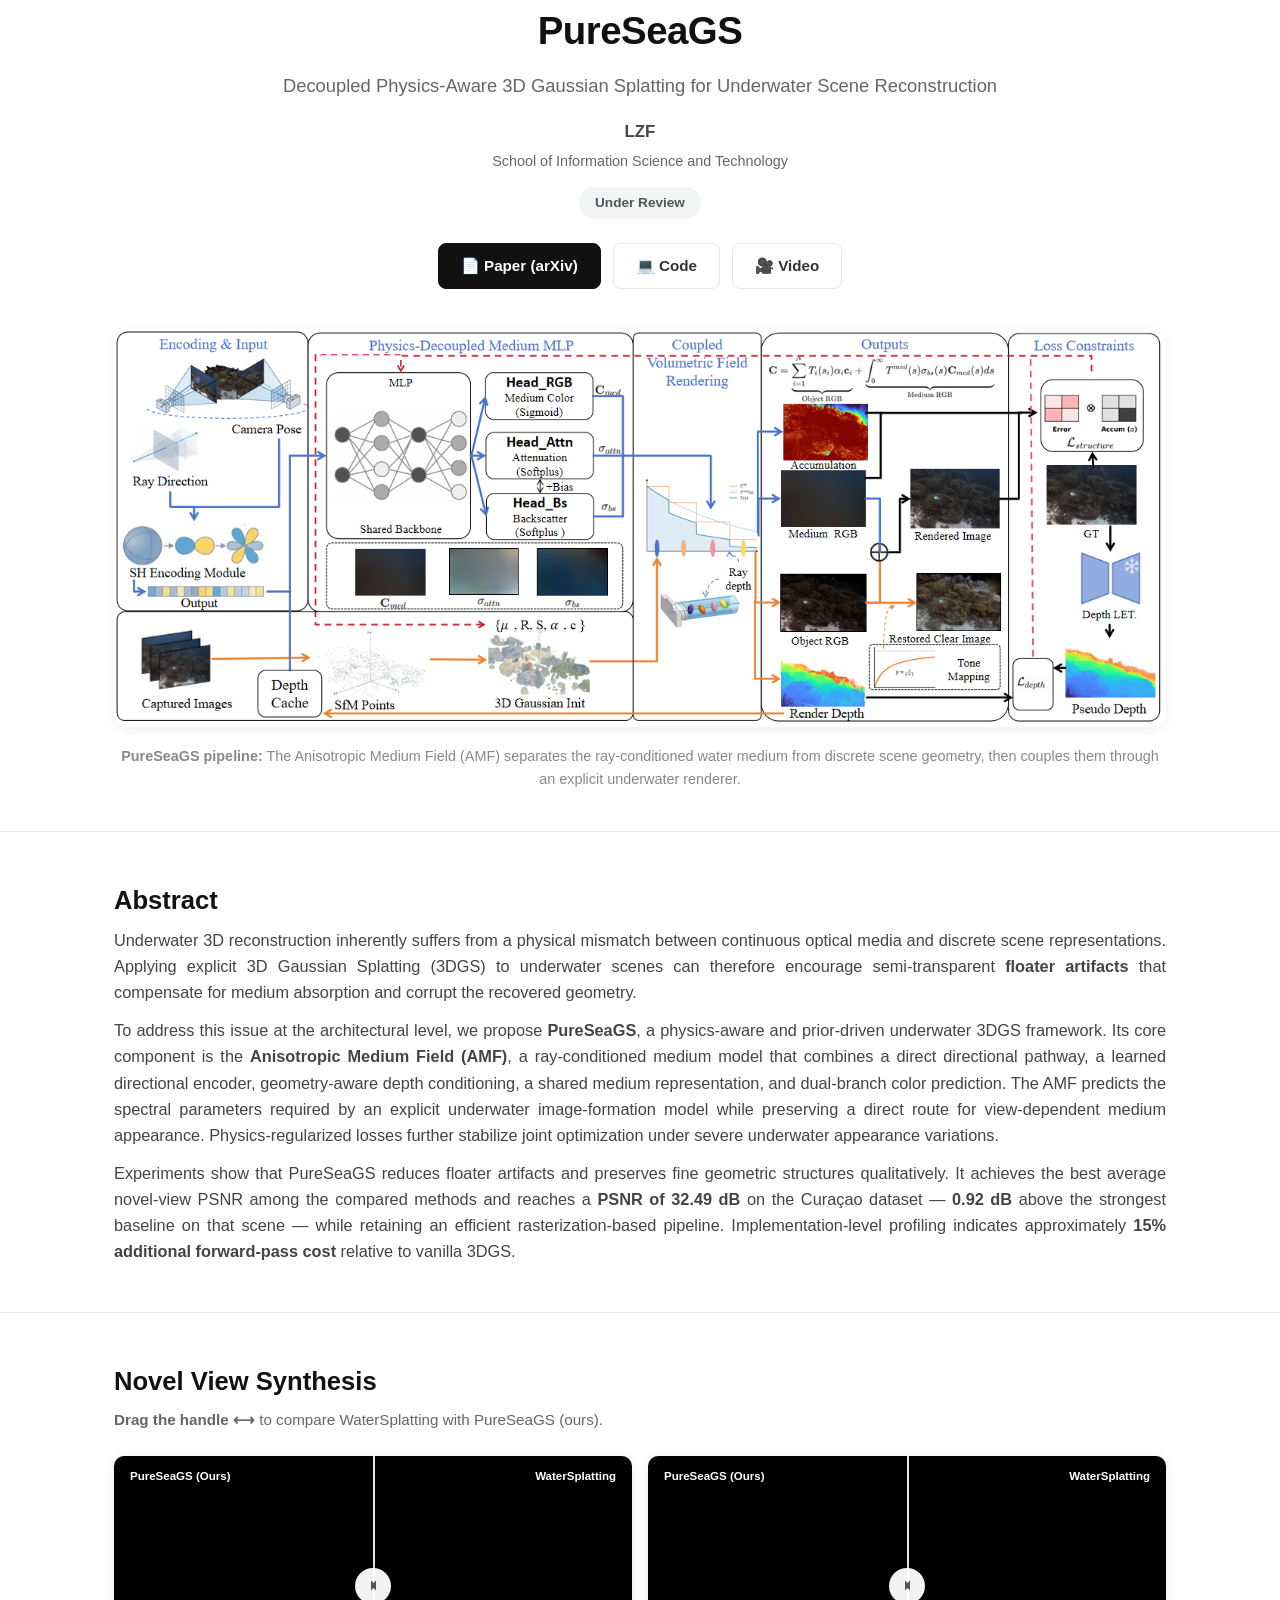
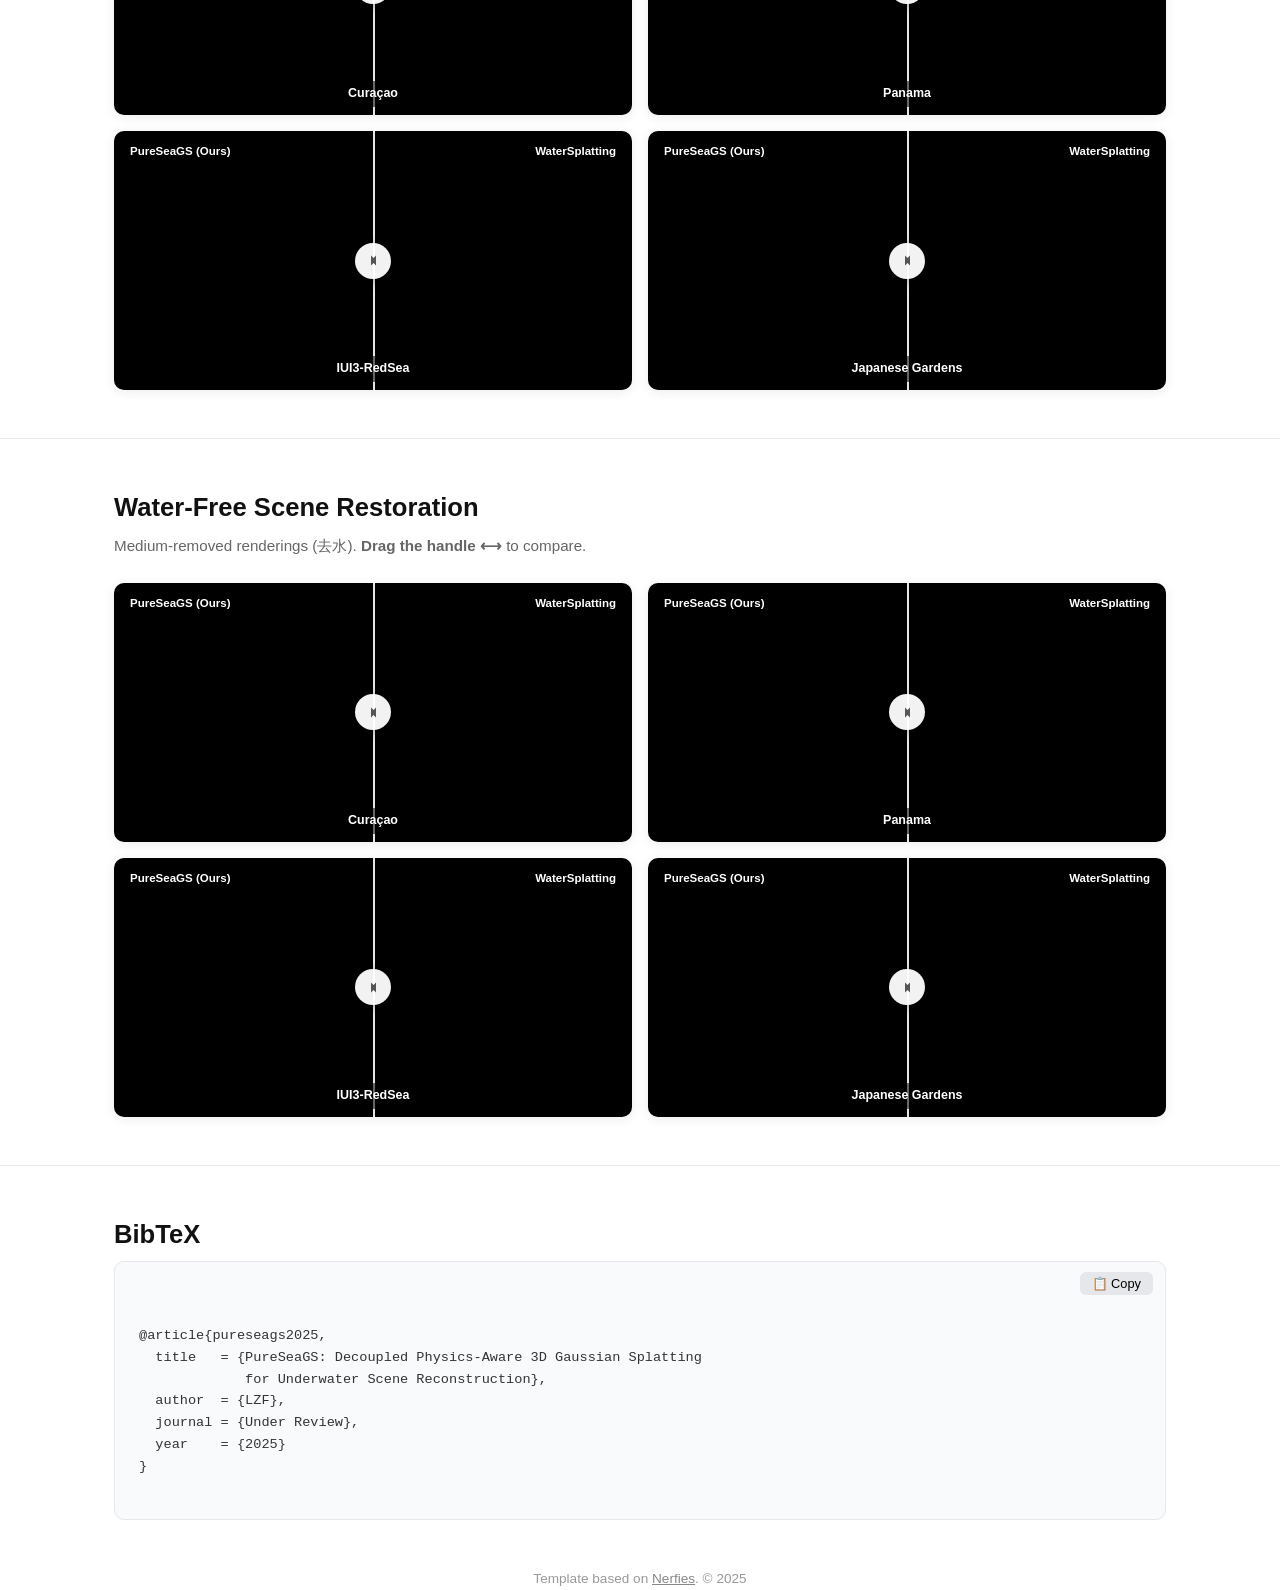
==== commit bfe08743: "Align project page description with current paper" ====
--- a/docs/index.html
+++ b/docs/index.html
@@ -187,8 +187,8 @@
 <div class="teaser container">
   <img src="pipeline.png" alt="PureSeaGS Pipeline" />
   <p style="color: #888; font-size: 0.9rem; margin-top: 10px;">
-    <strong>PureSeaGS pipeline:</strong> The Anisotropic Medium Field (AMF) decouples water medium properties
-    from scene geometry, eliminating gradient entanglement.
+    <strong>PureSeaGS pipeline:</strong> The Anisotropic Medium Field (AMF) separates the ray-conditioned water
+    medium from discrete scene geometry, then couples them through an explicit underwater renderer.
   </p>
 </div>
 
@@ -197,28 +197,27 @@
   <div class="container">
     <h2>Abstract</h2>
     <p>
-      Underwater 3D reconstruction inherently suffers from the physical conflict between continuous optical media
-      and existing discrete representation methods. Applying explicit 3D Gaussian Splatting (3DGS) to continuous
-      water volumes inevitably introduces a <strong>representation mismatch</strong>, causing severe
-      <strong>gradient entanglement</strong> during optimization. This forces the model to generate semi-transparent
-      floater artifacts to compensate for medium absorption.
+      Underwater 3D reconstruction inherently suffers from a physical mismatch between continuous optical media
+      and discrete scene representations. Applying explicit 3D Gaussian Splatting (3DGS) to underwater scenes can
+      therefore encourage semi-transparent <strong>floater artifacts</strong> that compensate for medium absorption
+      and corrupt the recovered geometry.
     </p>
     <p style="margin-top:12px;">
-      To resolve this at the architectural level, we propose <strong>PureSeaGS</strong>, a physics-aware and
-      prior-driven decoupled underwater 3DGS framework. The core of our approach is the
-      <strong>Anisotropic Medium Field (AMF)</strong>, which utilizes separate prediction heads for distinct
-      physical quantities — medium color, spectral attenuation, and backscattering — achieving
-      <strong>feature-level decoupling</strong> that severs gradient interference between the continuous water
-      volume and discrete scene geometry during backpropagation. We further introduce a
-      <strong>depth-guided enhancement mechanism</strong> and a <strong>physics-regularized loss formulation</strong>
-      to stabilize optimization.
+      To address this issue at the architectural level, we propose <strong>PureSeaGS</strong>, a physics-aware and
+      prior-driven underwater 3DGS framework. Its core component is the
+      <strong>Anisotropic Medium Field (AMF)</strong>, a ray-conditioned medium model that combines a direct
+      directional pathway, a learned directional encoder, geometry-aware depth conditioning, a shared medium
+      representation, and dual-branch color prediction. The AMF predicts the spectral parameters required by an
+      explicit underwater image-formation model while preserving a direct route for view-dependent medium
+      appearance. Physics-regularized losses further stabilize joint optimization under severe underwater
+      appearance variations.
     </p>
     <p style="margin-top:12px;">
-      Extensive experiments demonstrate that PureSeaGS effectively suppresses floater artifacts and preserves
-      the underlying 3D geometric structure. Our method achieves state-of-the-art novel view synthesis performance,
-      reaching a <strong>PSNR of 32.40 dB</strong> on the Cura&ccedil;ao dataset — a significant margin of
-      <strong>0.83 dB</strong> over the best existing baseline — while fully maintaining the real-time rendering
-      efficiency of the native 3DGS rasterizer.
+      Experiments show that PureSeaGS reduces floater artifacts and preserves fine geometric structures
+      qualitatively. It achieves the best average novel-view PSNR among the compared methods and reaches a
+      <strong>PSNR of 32.49 dB</strong> on the Cura&ccedil;ao dataset — <strong>0.92 dB</strong> above the strongest
+      baseline on that scene — while retaining an efficient rasterization-based pipeline. Implementation-level
+      profiling indicates approximately <strong>15% additional forward-pass cost</strong> relative to vanilla 3DGS.
     </p>
   </div>
 </section>
@@ -424,17 +423,52 @@
     updateClip();
     window.addEventListener('resize', updateClip);
 
-    // --- Sync: WS is master, PS is slave (one-way, no feedback loop) ---
-    let syncing = false;
-    function syncPS() {
-      if (syncing) return;
-      syncing = true;
-      psVid.currentTime = wsVid.currentTime;
-      syncing = false;
-    }
-    wsVid.addEventListener('seeked', syncPS);
-    wsVid.addEventListener('play',  function() { syncPS(); psVid.play(); });
-    wsVid.addEventListener('pause', function() { psVid.pause(); });
+    let retryTimer = null;
+
+    function keepOursPlaying() {
+      if (wsVid.paused || !psVid.paused || psVid.ended || psVid.readyState < HTMLMediaElement.HAVE_CURRENT_DATA) return;
+      const playPromise = psVid.play();
+      if (playPromise && typeof playPromise.catch === 'function') {
+        playPromise.catch(function() {});
+      }
+    }
+
+    function retryOursPlayback() {
+      clearTimeout(retryTimer);
+      retryTimer = setTimeout(function() {
+        if (!wsVid.paused) keepOursPlaying();
+      }, 150);
+    }
+
+    // --- Sync: rAF continuous sync (WS master → PS slave), drift-proof ---
+    function syncLoop() {
+      if (!dragging && !wsVid.paused &&
+          psVid.readyState >= HTMLMediaElement.HAVE_CURRENT_DATA && !psVid.seeking) {
+        const drift = psVid.currentTime - wsVid.currentTime;
+        if (Math.abs(drift) > 0.25) {
+          psVid.currentTime = wsVid.currentTime;
+          psVid.playbackRate = 1;
+        } else {
+          const targetRate = Math.abs(drift) < 0.03 ? 1 : (drift < 0 ? 1.02 : 0.98);
+          if (psVid.playbackRate !== targetRate) psVid.playbackRate = targetRate;
+        }
+        keepOursPlaying();
+      }
+      requestAnimationFrame(syncLoop);
+    }
+    syncLoop();
+
+    // Event-based sync for play/pause coordination
+    wsVid.addEventListener('play',  function() {
+      if (psVid.readyState >= HTMLMediaElement.HAVE_CURRENT_DATA) {
+        psVid.currentTime = wsVid.currentTime;
+      }
+      keepOursPlaying();
+    });
+    wsVid.addEventListener('pause', function() { psVid.pause(); psVid.playbackRate = 1; });
+    ['canplay', 'canplaythrough', 'loadeddata', 'playing', 'progress', 'stalled', 'waiting'].forEach(function(eventName) {
+      psVid.addEventListener(eventName, retryOursPlayback);
+    });
 
     // --- Pointer / touch drag ---
     function pointerToFraction(e) {
@@ -447,10 +481,8 @@
       dragging = true;
       wrap.setPointerCapture(e.pointerId);
       fraction = pointerToFraction(e);
+      psVid.playbackRate = 1;
       updateClip();
-      // Pause both for precise frame comparison
-      wsVid.pause();
-      psVid.pause();
     });
 
     wrap.addEventListener('pointermove', function(e) {
@@ -463,10 +495,7 @@
       if (!dragging) return;
       dragging = false;
       wrap.releasePointerCapture(e.pointerId);
-      // Re-sync timestamps then resume playback
-      psVid.currentTime = wsVid.currentTime;
-      wsVid.play();
-      psVid.play();
+      psVid.playbackRate = 1;
     }
     wrap.addEventListener('pointerup', stopDrag);
     wrap.addEventListener('pointerleave', stopDrag);
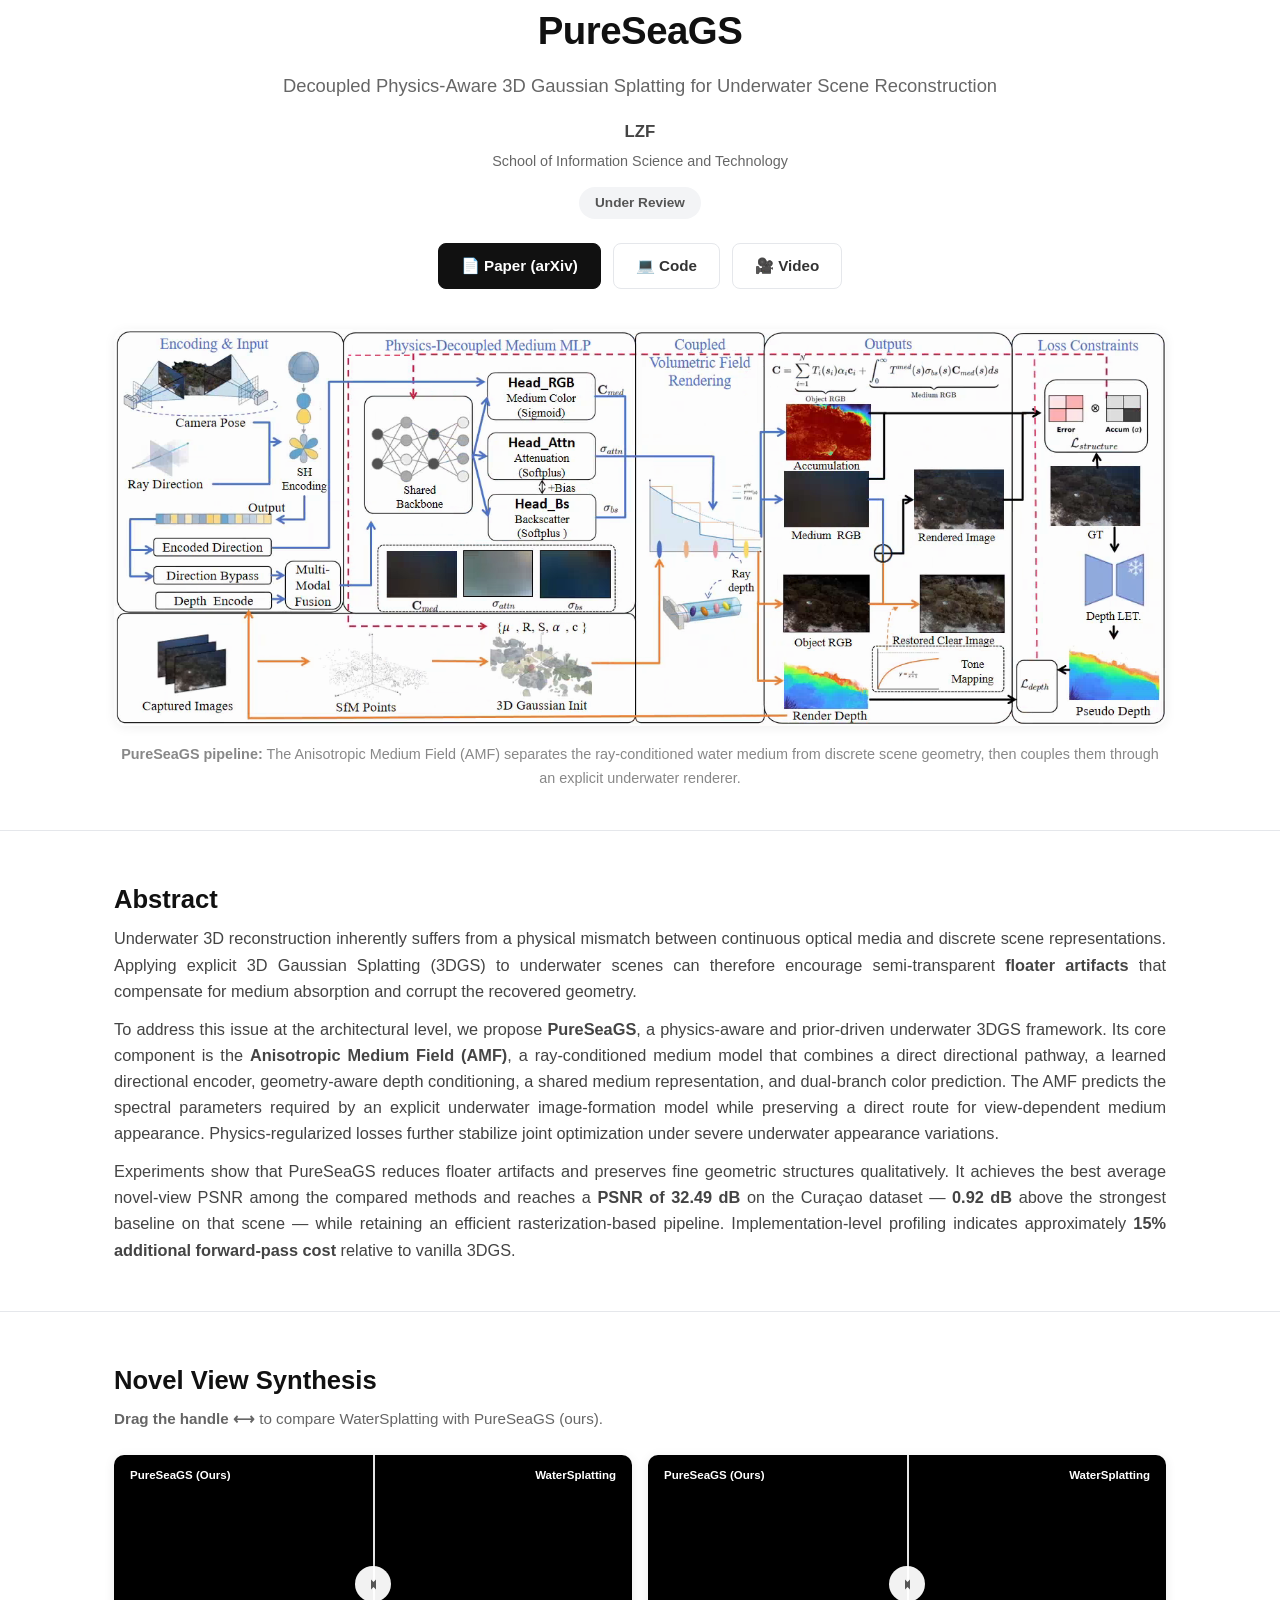
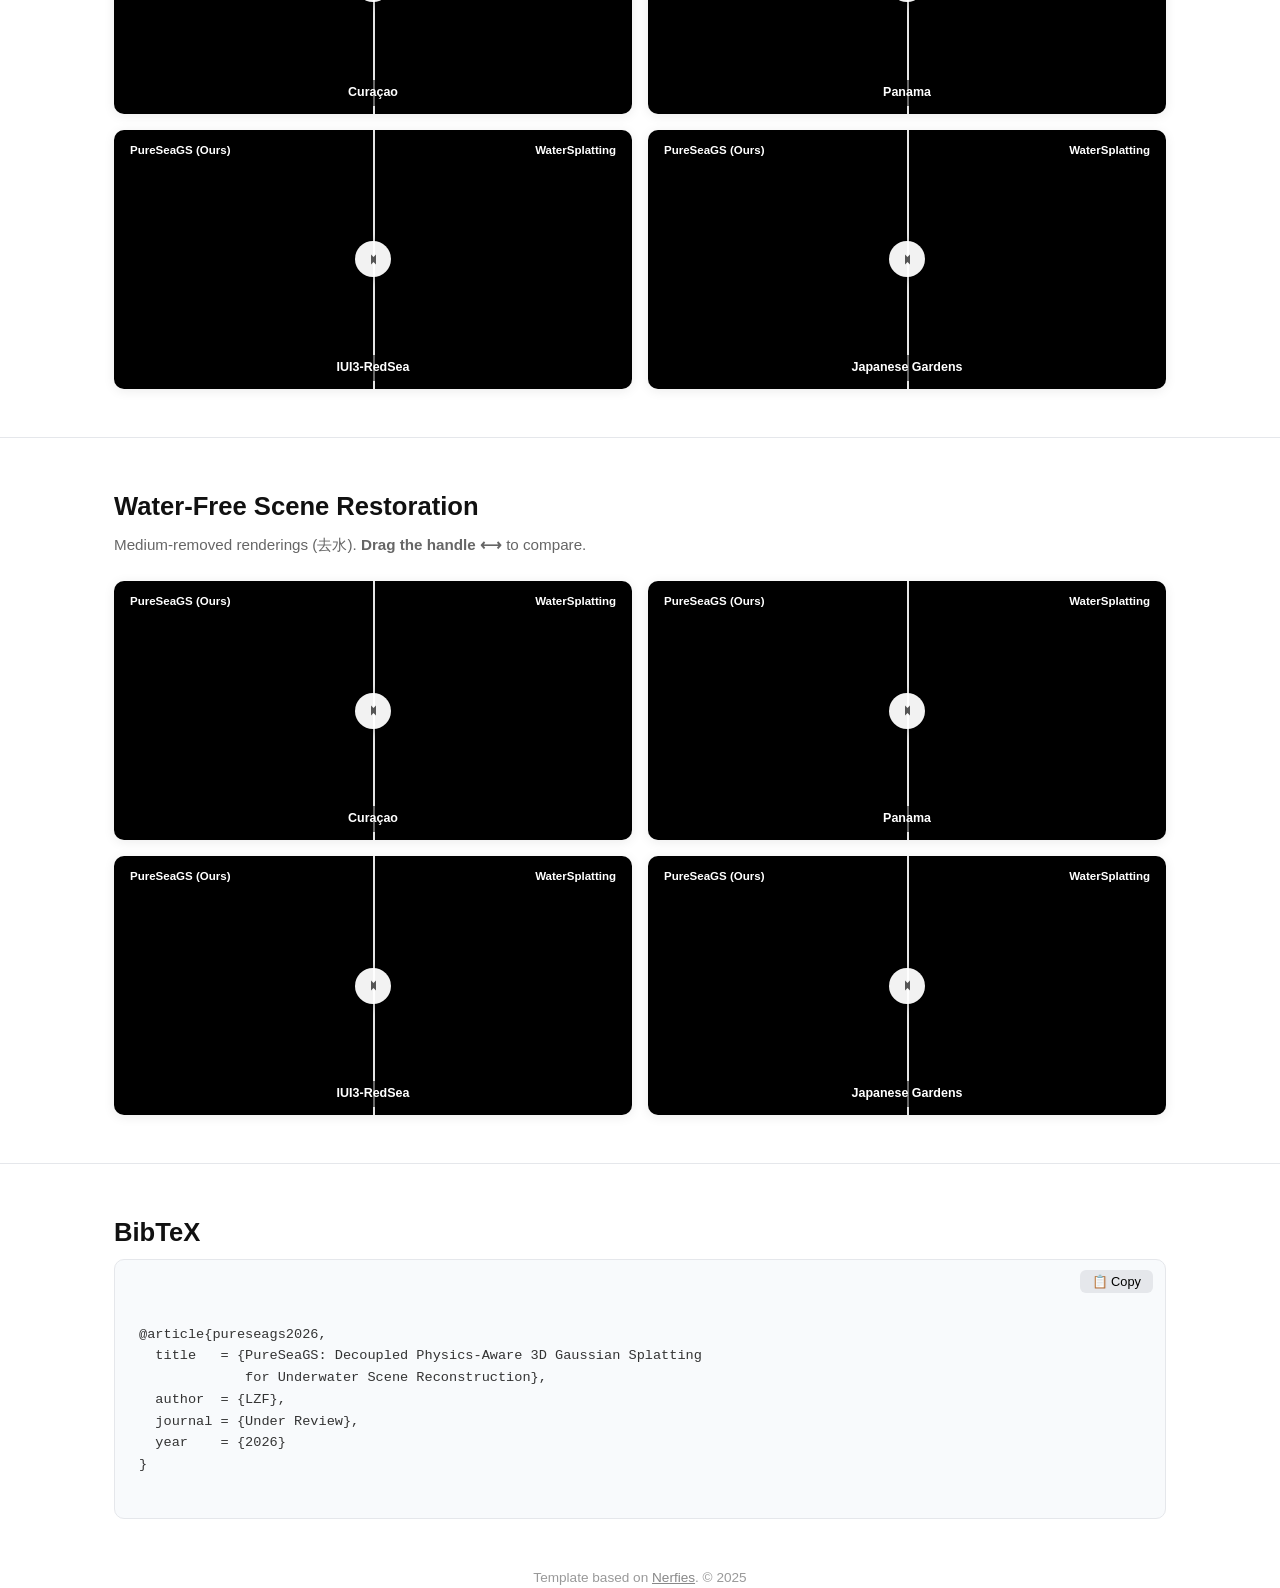
==== commit 79c73996: "Update project page citation year" ====
--- a/docs/index.html
+++ b/docs/index.html
@@ -376,12 +376,12 @@
     <h2>BibTeX</h2>
     <div class="bibtex-box">
       <button class="copy-btn" onclick="navigator.clipboard.writeText(this.parentElement.textContent.replace('📋 Copy','').trim())">📋 Copy</button>
-@article{pureseags2025,
+@article{pureseags2026,
   title   = {PureSeaGS: Decoupled Physics-Aware 3D Gaussian Splatting
              for Underwater Scene Reconstruction},
   author  = {LZF},
   journal = {Under Review},
-  year    = {2025}
+  year    = {2026}
 }
     </div>
   </div>
